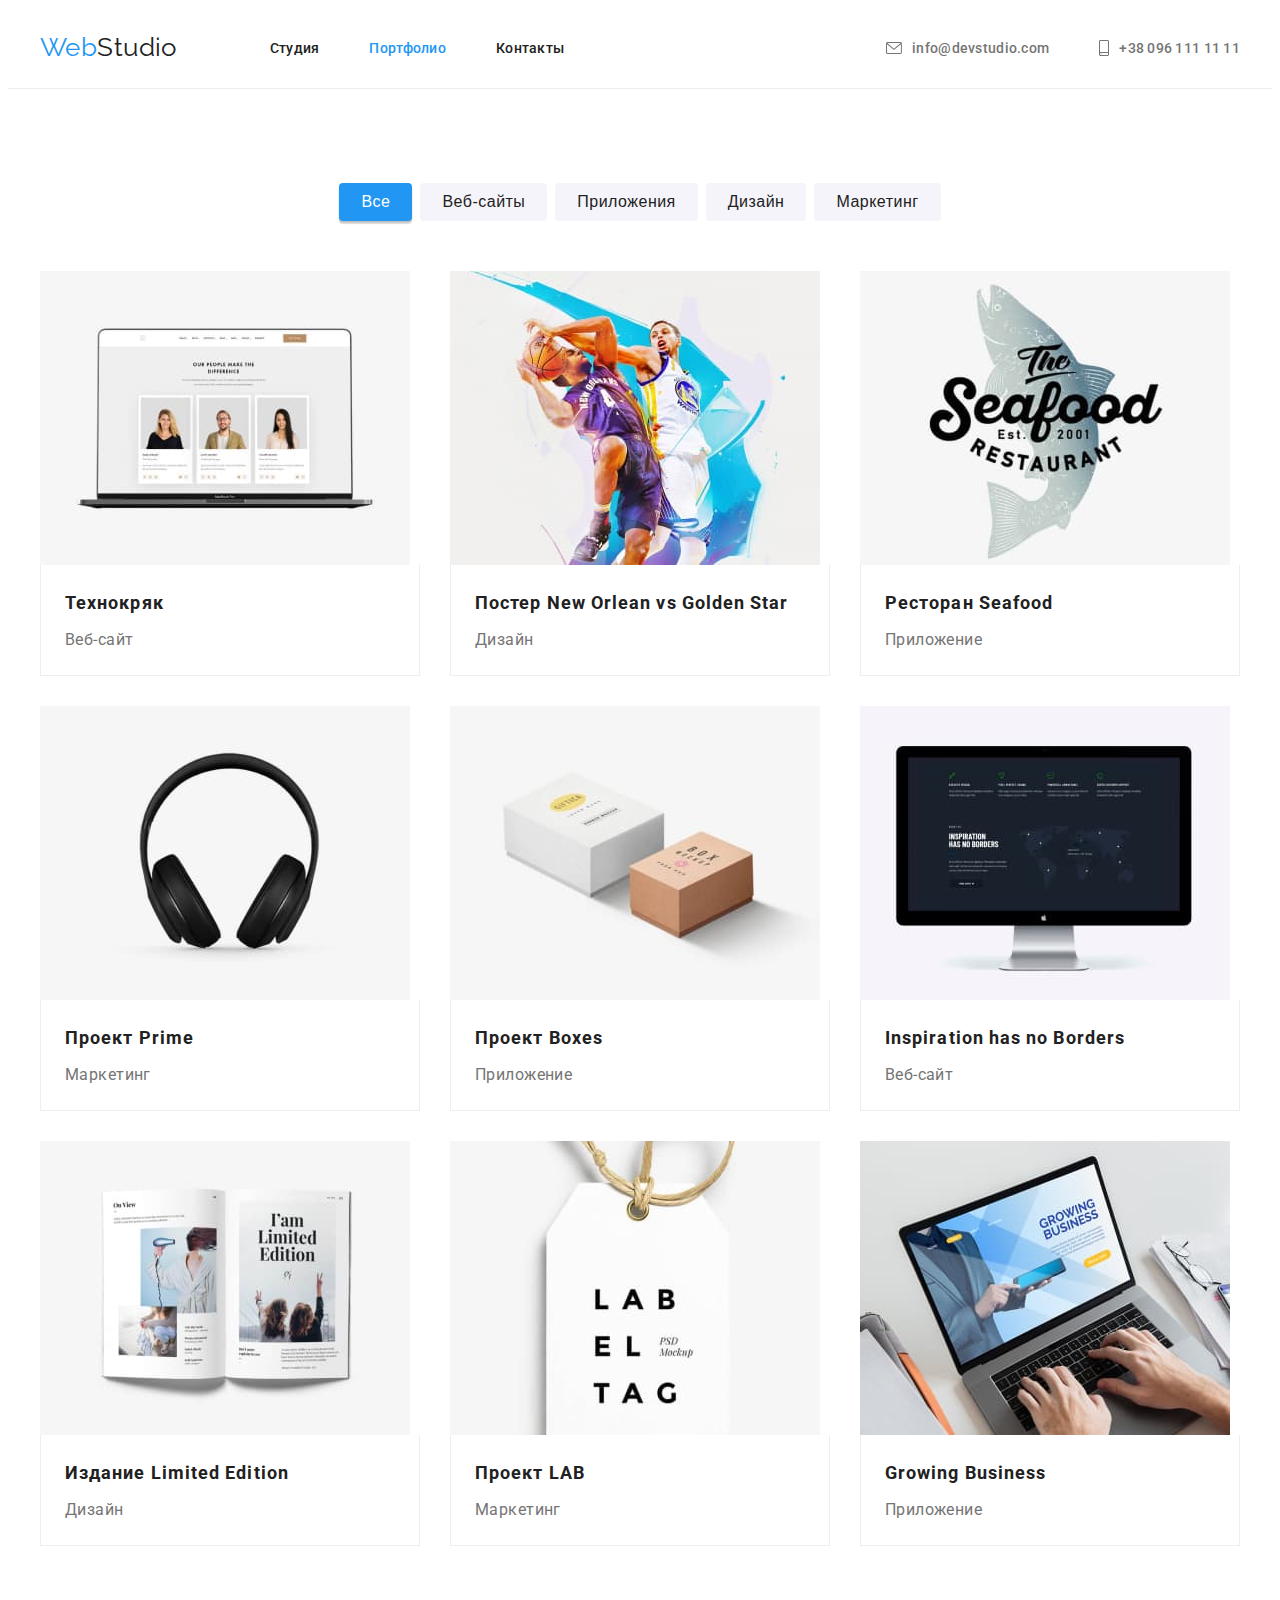
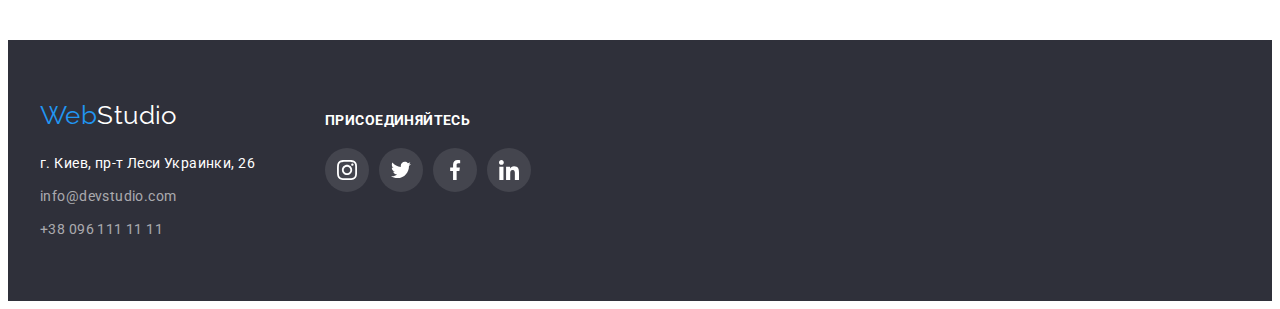
==== portfolio.html @ 2303606d "Добавляет все файлы из предыдущей работы №4" ====
<!DOCTYPE html>
<html lang="ru">
<head>
    <meta charset="UTF-8">
    <meta http-equiv="X-UA-Compatible" content="IE=edge">
    <meta name="viewport" content="width=device-width, initial-scale=1.0">
    <title>goit-markup-hw-03-portfolio</title>

    <!-- Modern Normalize CSS -->
    <link rel="stylesheet" href="https://cdnjs.cloudflare.com/ajax/libs/modern-normalize/1.1.0/modern-normalize.min.css"
        integrity="sha512-wpPYUAdjBVSE4KJnH1VR1HeZfpl1ub8YT/NKx4PuQ5NmX2tKuGu6U/JRp5y+Y8XG2tV+wKQpNHVUX03MfMFn9Q=="
        crossorigin="anonymous" referrerpolicy="no-referrer" />
    
    <!-- Google fonts -->
    <link rel="preconnect" href="https://fonts.googleapis.com">
    <link rel="preconnect" href="https://fonts.gstatic.com" crossorigin>
    <link href="https://fonts.googleapis.com/css2?family=Raleway:wght@700&family=Roboto:wght@400;500;700;900&display=swap" rel="stylesheet">

    <!-- Style -->
    <link rel="stylesheet" href="./css/styles.css">
</head>
<body>

    <!-- Хедер страницы -->
    <header class="site-header">
        <!-- Контейнер хедера -->
        <div class="container header-container">
            <!-- Логотип хедера -->
            <a href="./index.html" lang="en" class="link logo header-logo">Web<span
                    class="header-logo-color">Studio</span></a>
            <!-- Навигация -->
            <nav class="header-nav">
                <ul class="list header-nav-list">
                    <li class="list-item header-nav-list-item"><a href="./index.html"
                            class="link header-nav-list-item-link">Студия</a></li>
                    <li class="list-item header-nav-list-item"><a href="./portfolio.html"
                            class="link header-nav-list-item-link current-link">Портфолио</a></li>
                    <li class="list-item header-nav-list-item"><a href=""
                            class="link header-nav-list-item-link">Контакты</a></li>
                </ul>
            </nav>
            <!-- Контакты -->
            <ul class="header-contacts-list">
                <li class="list-item header-contacts-list-item">
                    <a href="mailto:info@devstudio.com" class="link header-contacts-list-item-link">
                        <svg class="header-contacts-icon" width="16" height="12">
                            <use href="./images/icons.svg#icon-email-icon"></use>
                        </svg>
                        <span>info@devstudio.com</span>
                    </a>
                </li>
                <li class="list-item header-contacts-list-item">
                    <a href="tel:+380961111111" class="link header-contacts-list-item-link">
                        <svg class="header-contacts-icon" width="10" height="16">
                            <use href="./images/icons.svg#icon-smartphone-icon"></use>
                        </svg>
                        <span>+38 096 111 11 11</span>
                    </a>
                </li>
            </ul>
        </div>
    </header>
    
    <!-- Основной контент страницы portfolio -->
    <main>
        <section class="section portfolio">
            <div class="container">
                <!-- Логический заголовок секции -->
                <h1 class="visually-hidden">Наше портфолио</h1>
                <!-- Фильтр -->
                <ul class="list portfolio-filter-list">
                    <li class="list-item portfolio-filter-list-item"><button type="button" class="btn current-btn portfolio-filter-list-item-btn">Все</button></li>
                    <li class="list-item portfolio-filter-list-item"><button type="button" class="btn portfolio-filter-list-item-btn">Веб-сайты</button></li>
                    <li class="list-item portfolio-filter-list-item"><button type="button" class="btn portfolio-filter-list-item-btn">Приложения</button></li>
                    <li class="list-item portfolio-filter-list-item"><button type="button" class="btn portfolio-filter-list-item-btn">Дизайн</button></li>
                    <li class="list-item portfolio-filter-list-item"><button type="button" class="btn portfolio-filter-list-item-btn">Маркетинг</button></li>
                </ul>
                <!-- Примеры работ из портфолио -->
                <ul class="list portfolio-example-list">
                    <li class="list-item portfolio-example-list-item">
                        <a href="" class="link portfolio-example-list-item-link">
                            <img src="./images/portfolio-img-1.jpg" class="portfolio-example-list-item-img" alt="Разработка веб-сайта" width="370" height="294">
                            <div class="portfolio-example-list-box">
                                <h2 class="portfolio-example-list-item-heading">Технокряк</h2>
                                <p class="portfolio-example-list-item-text">Веб-сайт</p>
                            </div>
                        </a>
                    </li>
                    <li class="list-item portfolio-example-list-item">
                        <a href="" class="link portfolio-example-list-item-link">
                            <img src="./images/portfolio-img-2.jpg" class="portfolio-example-list-item-img" alt="Разработка дизайна" width="370" height="294">
                            <div class="portfolio-example-list-box">
                                <h2 class="portfolio-example-list-item-heading">Постер <span lang="en">New Orlean vs Golden Star</span></h2>
                                <p class="portfolio-example-list-item-text">Дизайн</p>
                            </div>
                        </a>                     
                    </li>
                    <li class="list-item portfolio-example-list-item">
                        <a href="" class="link portfolio-example-list-item-link">
                            <img src="./images/portfolio-img-3.jpg" class="portfolio-example-list-item-img" alt="Разработка приложения" width="370" height="294">
                            <div class="portfolio-example-list-box">
                                <h2 class="portfolio-example-list-item-heading">Ресторан <span lang="en">Seafood</span></h2>
                                <p class="portfolio-example-list-item-text">Приложение</p>
                            </div>
                        </a>
                    </li>
                    <li class="list-item portfolio-example-list-item">
                        <a href="" class="link portfolio-example-list-item-link">
                            <img src="./images/portfolio-img-4.jpg" class="portfolio-example-list-item-img" alt="Запуск маркетинговой кампании" width="370" height="294">
                            <div class="portfolio-example-list-box">
                                <h2 class="portfolio-example-list-item-heading">Проект <span lang="en">Prime</span></h2>
                                <p class="portfolio-example-list-item-text">Маркетинг</p>
                            </div>
                        </a>
                    </li>
                    <li class="list-item portfolio-example-list-item">
                        <a href="" class="link portfolio-example-list-item-link">
                            <img src="./images/portfolio-img-5.jpg" class="portfolio-example-list-item-img" alt="Разработка приложения" width="370" height="294">
                            <div class="portfolio-example-list-box">
                                <h2 class="portfolio-example-list-item-heading">Проект <span lang="en">Boxes</span></h2>
                                <p class="portfolio-example-list-item-text">Приложение</p>
                            </div>
                        </a> 
                    </li>
                    <li class="list-item portfolio-example-list-item">
                        <a href="" class="link portfolio-example-list-item-link">
                            <img src="./images/portfolio-img-6.jpg" class="portfolio-example-list-item-img" alt="Разработка веб-сайта" width="370" height="294">
                            <div class="portfolio-example-list-box">
                                <h2 lang="en" class="portfolio-example-list-item-heading">Inspiration has no Borders</h2>
                                <p class="portfolio-example-list-item-text">Веб-сайт</p>
                            </div>
                        </a> 
                    </li>
                    <li class="list-item portfolio-example-list-item">
                        <a href="" class="link portfolio-example-list-item-link">
                            <img src="./images/portfolio-img-7.jpg" class="portfolio-example-list-item-img" alt="Разработка дизайна" width="370" height="294">
                            <div class="portfolio-example-list-box">
                                <h2 class="portfolio-example-list-item-heading">Издание <span lang="en">Limited Edition</span></h2>
                                <p class="portfolio-example-list-item-text">Дизайн</p>
                            </div>
                        </a>
                    </li>
                    <li class="list-item portfolio-example-list-item">
                        <a href="" class="link portfolio-example-list-item-link">
                            <img src="./images/portfolio-img-8.jpg" class="portfolio-example-list-item-img" alt="Запуск маркетинговой кампании" width="370" height="294">
                            <div class="portfolio-example-list-box">
                                <h2 class="portfolio-example-list-item-heading">Проект <span lang="en">LAB</span></h2>
                                <p class="portfolio-example-list-item-text">Маркетинг</p>
                            </div>
                        </a>
                    </li>
                    <li class="list-item portfolio-example-list-item">
                        <a href="" class="link portfolio-example-list-item-link">
                            <img src="./images/portfolio-img-9.jpg" class="portfolio-example-list-item-img" alt="Разработка приложения" width="370" height="294">
                            <div class="portfolio-example-list-box">
                                <h2 lang="en" class="portfolio-example-list-item-heading">Growing Business</h2>
                                <p class="portfolio-example-list-item-text">Приложение</p>
                            </div>
                        </a>     
                    </li>
                </ul>
            </div>
        </section>
    </main>
    
    <!-- Футер страницы -->
    <footer class="site-footer">
        <!-- Контейнер футера -->
        <div class="container footer-container">
            <!-- Контейнер адреса футера -->
            <div class="footer-address-box">
                <!-- Логотип футера -->
                <a href="./index.html" lang="en" class="link logo footer-logo">Web<span
                        class="footer-logo-color">Studio</span></a>
                <!-- Адрес футера -->
                <address class="footer-address">
                    <p class="footer-address-location">г. Киев, пр-т Леси Украинки, 26</p>
                    <ul class="list footer-address-list">
                        <li class="list-item footer-address-list-item"><a href="mailto:info@devstudio.com"
                                class="link footer-address-list-item-link">info@devstudio.com</a></li>
                        <li class="list-item footer-address-list-item"><a href="tel:+380961111111"
                                class="link footer-address-list-item-link">+38 096 111 11 11</a></li>
                    </ul>
                </address>
            </div>
            <div class="footer-icon-box">
                <p class="footer-icon-title">присоединяйтесь</p>
                <ul class="list footer-icon-list">
                    <li class="list-item footer-icon-list-item">
                        <a href="" class="link footer-icon-list-item-link">
                            <svg class="footer-icon" width="20" height="20">
                                <use href="./images/icons.svg#icon-instagram-icon"></use>
                            </svg>
                        </a>
                    </li>
                    <li class="list-item footer-icon-list-item">
                        <a href="" class="link footer-icon-list-item-link">
                            <svg class="footer-icon" width="20" height="20">
                                <use href="./images/icons.svg#icon-twitter-icon"></use>
                            </svg>
                        </a>
                    </li>
                    <li class="list-item footer-icon-list-item">
                        <a href="" class="link footer-icon-list-item-link">
                            <svg class="footer-icon" width="20" height="20">
                                <use href="./images/icons.svg#icon-facebook-icon"></use>
                            </svg>
                        </a>
                    </li>
                    <li class="list-item footer-icon-list-item">
                        <a href="" class="link footer-icon-list-item-link">
                            <svg class="footer-icon" width="20" height="20">
                                <use href="./images/icons.svg#icon-linkedin-icon"></use>
                            </svg>
                        </a>
                    </li>
                </ul>
            </div>
        </div>
    </footer>

</body>

</html>
---- css/styles.css ----
/* Переменные */
:root {
    --header-border-color: #ececec;
    --hero-heading-color: #ffffff;
    --hero-btn-hover-color: #188ce8;
    --btn-primary-text-color: #ffffff;
    --btn-secondary-text-color: ##212121;
    --primary-bg-color: #ffffff;
    --secondary-bg-color: #f5f4fa;
    --accent-color: #2196f3;
    --primary-text-color: #212121;
    --secondary-text-color: #757575;
    --footer-bg-color: #2f303a;
    --footer-primary-text-color: #ffffff;
    --footer-secondary-text-color: rgba(255, 255, 255, 0.6);
    --portfolio-btn-primary-color: #f5f4fa;
    --team-icons-color: #afb1b8;
    --team-icons-hover-color: #ffffff;
    --footer-icons-bg-color: rgba(255, 255, 255, 0.1);
}

/* Сброс ненужных стилей */
h1,
h2,
h3,
h4,
h5,
h6,
p,
ul,
ol {
    margin: 0;
    padding: 0;
}

ul,
ol {
    list-style: none;
}

.link {
    text-decoration: none;
}

/* Визуальное скрытие элементов */
.visually-hidden {
    position: absolute;
    white-space: nowrap;
    width: 1px;
    height: 1px;
    overflow: hidden;
    border: 0;
    padding: 0;
    clip: rect(0 0 0 0);
    clip-path: inset(50%);
    margin: -1px;
}

/* Стили для body */
body {
    font-family: 'Roboto', sans-serif;
    font-size: 14px;
    letter-spacing: 0.03em;
    background-color: var(--primary-bg-color);
    color: var(--primary-text-color);
}

/* Стили для контейнера */
.container {
    width: 1200px;
    margin-left: auto;
    margin-right: auto;
    padding-left: 15px;
    padding-right: 15px;
}

/* Стили для секций */
.section {
    padding-top: 94px;
    padding-bottom: 94px;
}

/* Кнопки */
.btn {
    cursor: pointer;
    border: none;
}

/* Картинки */
img {
    max-width: 100%;
    display: block;
}

/* Заголовки секций */
.section-title {
    font-size: 36px;
    line-height: calc(42 / 36);
    text-align: center;
    margin-bottom: 50px;
}

/* Хедер страницы */

.site-header {
    border-bottom: 1px solid var(--header-border-color);
}

/* Контейнер хедера */
/* .site-header {
    padding-top: 24px;
    padding-bottom: 25px;
} */

.header-container,
.header-nav-list,
.header-contacts-list {
    display: flex;
    align-items: center;
}

/* Логотип */
.logo {
    font-family: Raleway;
    font-size: 26px;
    line-height: calc(31 / 26);
    color: var(--accent-color);
}

/* Логотип хедера */
.header-logo {
    margin-right: 93px;
    padding-top: 24px;
    padding-bottom: 25px;
}

.header-logo-color {
    color: var(--primary-text-color);
}

/* Навигация */
.header-nav {
    margin-right: auto;
}

.header-nav-list-item:not(:last-child) {
    margin-right: 50px;
}

.header-nav-list-item-link {
    font-weight: 500;
    line-height: calc(16 / 14);
    letter-spacing: 0.02em;
    color: var(--primary-text-color);
}

.header-nav-list-item-link:hover,
.header-nav-list-item-link:focus {
    color: var(--accent-color);
}

.current-link {
    color: var(--accent-color);
}

.header-logo,
.footer-logo,
.header-nav-list-item-link,
.header-contacts-list-item-link {
    display: block;
}

.header-nav-list-item-link,
.header-contacts-list-item-link {
    padding-top: 32px;
    padding-bottom: 32px;
}

/* Контакты */
.header-contacts-list-item:not(:last-child) {
    margin-right: 50px;
}

.header-contacts-list-item-link {
    display: flex;
    align-items: center;
    font-weight: 500;
    line-height: calc(16 / 14);
    letter-spacing: 0.02em;
    color: var(--secondary-text-color);
}

.header-contacts-icon {
    margin-right: 10px;
    fill: currentColor;
}

.header-contacts-list-item-link:hover,
.header-contacts-list-item-link:focus {
    color: var(--accent-color);
}

/* Основной контент сайта */
/* Герой */

.hero-container {
    background-image: linear-gradient(rgba(47, 48, 58, 0.4), rgba(47, 48, 58, 0.4)),
        url(../images/hero-bg-img.jpg);
    background-repeat: no-repeat;
    background-position: center;
    background-size: cover;
    background-color: var(--footer-bg-color);
    max-width: 1600px;
    max-height: 600px;
    margin-left: auto;
    margin-right: auto;
    padding-top: 200px;
    padding-bottom: 200px;
    text-align: center;
}

.hero-title {
    font-weight: 900;
    font-size: 44px;
    line-height: calc(60 / 44);
    letter-spacing: 0.06em;
    text-transform: uppercase;
    color: var(--hero-heading-color);
    max-width: 696px;
    margin-left: auto;
    margin-right: auto;
    margin-bottom: 30px;
}

.hero-btn {
    background-color: var(--accent-color);
    padding: 10px 32px;
    box-shadow: 0px 4px 4px rgba(0, 0, 0, 0.15);
    border-radius: 4px;
    font-weight: 700;
    font-size: 16px;
    line-height: calc(30 / 16);
    letter-spacing: 0.06em;
    color: var(--btn-primary-text-color);
    min-width: 200px;
}

.hero-btn:hover,
.hero-btn:focus {
    background-color: var(--hero-btn-hover-color);
}

/* Секция с преимуществами компании */
.advantages {
    padding-bottom: 0;
}

.advantages-list {
    display: flex;
    flex-wrap: wrap;
    margin-left: -30px;
    margin-top: -30px;
}

.advantages-list-item {
    flex-basis: calc(100% / 4 - 30px);
    margin-top: 30px;
    margin-left: 30px;
}

.advantages-list-item-icon-box {
    margin-bottom: 30px;
    height: 120px;
    background-color: var(--secondary-bg-color);
    display: flex;
    justify-content: center;
    align-items: center;
}

.advantages-list-item-icon {
    display: block;
}

.advantages-list-item-title {
    font-size: 14px;
    line-height: calc(16 / 14);
    text-transform: uppercase;
    margin-bottom: 10px;
}

.advantages-list-item-text {
    line-height: calc(24 / 14);
    color: var(--secondary-text-color);
}

/* Секция "Чем мы занимаемся" */
.services-list {
    display: flex;
    flex-wrap: wrap;
    margin-top: -30px;
    margin-left: -30px;
}

.services-list-item {
    flex-basis: calc(100% / 3 - 30px);
    margin-top: 30px;
    margin-left: 30px;
}

/* Секция "Наша команда" */
.team {
    background-color: var(--secondary-bg-color);
}

.team-list {
    display: flex;
    flex-wrap: wrap;
    margin-top: -30px;
    margin-left: -30px;
}

.team-list-item {
    flex-basis: calc(100% / 4 - 30px);
    margin-top: 30px;
    margin-left: 30px;
    background-color: var(--primary-bg-color);
    box-shadow: 0px 1px 3px rgba(0, 0, 0, 0.12), 0px 1px 1px rgba(0, 0, 0, 0.14),
        0px 2px 1px rgba(0, 0, 0, 0.2);
    border-radius: 0px 0px 4px 4px;
}

.team-list-item-box {
    padding: 30px 32px;
    text-align: center;
}

.team-list-item-title {
    font-weight: 500;
    font-size: 16px;
    line-height: calc(19 / 16);
    margin-bottom: 10px;
}

.team-list-item-text {
    font-size: 16px;
    line-height: calc(19 / 16);
    color: var(--secondary-text-color);
    margin-bottom: 16px;
}

.team-icon-list {
    display: flex;
}

.team-icon-list-item:not(:last-child) {
    margin-right: 10px;
}

.team-icon-list-item-link {
    display: flex;
    justify-content: center;
    align-items: center;
    width: 44px;
    height: 44px;
    border-radius: 50%;
    color: var(--team-icons-color);
}

.team-icon-list-item-link:hover,
.team-icon-list-item-link:focus {
    background-color: var(--accent-color);
    color: var(--team-icons-hover-color);
}

.team-icon {
    display: block;
    fill: currentColor;
}

/* Сеция "Постоянные клиенты" */

.clients-list {
    display: flex;
}

.clients-list-item:not(:last-child) {
    margin-right: 30px;
}

.clients-list-item-link {
    display: flex;
    justify-content: center;
    align-items: center;
    width: 170px;
    height: 92px;
    border: 1px solid var(--team-icons-color);
    border-radius: 4px;
    color: var(--team-icons-color);
}

.clients-list-item-link:hover,
.clients-list-item-link:focus {
    border-color: var(--accent-color);
    color: var(--accent-color);
}

.clients-icon {
    display: block;
    fill: currentColor;
}

/* Футер страницы */
.site-footer {
    background-color: var(--footer-bg-color);
    padding-top: 60px;
    padding-bottom: 60px;
}

/* Контейнер футера */
.footer-container {
    display: flex;
}

/* Контейнер адреса футера */
.footer-address-box {
    margin-right: 70px;
}

/* Логотип футера */
.footer-logo {
    margin-bottom: 20px;
}

.footer-logo-color {
    color: var(--footer-primary-text-color);
}

/* Адрес футера */
.footer-address {
    font-style: normal;
}

.footer-address-location {
    line-height: calc(24 / 14);
    color: var(--footer-primary-text-color);
    margin-bottom: 9px;
}

.footer-address-list-item:not(:last-child) {
    margin-bottom: 9px;
}

.footer-address-list-item-link {
    line-height: calc(24 / 14);
    color: var(--footer-secondary-text-color);
}

.footer-address-list-item-link:hover,
.footer-address-list-item-link:focus {
    color: var(--accent-color);
}

.footer-icon-box {
    padding-top: 12px;
}

.footer-icon-title {
    font-weight: 700;
    line-height: calc(16 / 14);
    text-transform: uppercase;
    color: var(--footer-primary-text-color);
    margin-bottom: 20px;
}

.footer-icon-list {
    display: flex;
}

.footer-icon-list-item:not(:last-child) {
    margin-right: 10px;
}

.footer-icon-list-item-link {
    display: flex;
    justify-content: center;
    align-items: center;
    width: 44px;
    height: 44px;
    border-radius: 50%;
    background-color: var(--footer-icons-bg-color);
}

.footer-icon-list-item-link:hover,
.footer-icon-list-item-link:focus {
    background-color: var(--accent-color);
}

.footer-icon {
    fill: var(--footer-primary-text-color);
}

/* Основной контент страницы portfolio */
/* Фильтр */
.portfolio-filter-list {
    display: flex;
    justify-content: center;
    margin-bottom: 50px;
}

.portfolio-filter-list-item:not(:last-child) {
    margin-right: 8px;
}

.portfolio-filter-list-item-btn {
    background-color: var(--portfolio-btn-primary-color);
    border-radius: 4px;
    padding: 6px 22px;
    font-weight: 500;
    font-size: 16px;
    line-height: calc(26 / 16);
    letter-spacing: 0.03em;
    color: var(--primary-text-color);
}

.current-btn,
.portfolio-filter-list-item-btn:hover,
.portfolio-filter-list-item-btn:focus {
    background-color: var(--accent-color);
    color: var(--hero-heading-color);
    box-shadow: 0px 3px 1px rgba(0, 0, 0, 0.1), 0px 1px 2px rgba(0, 0, 0, 0.08),
        0px 2px 2px rgba(0, 0, 0, 0.12);
}

/* Примеры работ из портфолио */
.portfolio-example-list {
    display: flex;
    flex-wrap: wrap;
    margin-top: -30px;
    margin-left: -30px;
}

.portfolio-example-list-item {
    flex-basis: calc(100% / 3 - 30px);
    margin-top: 30px;
    margin-left: 30px;
}

.portfolio-example-list-item-link {
    display: block;
}

.portfolio-example-list-item-link:hover,
.portfolio-example-list-item-link:focus {
    box-shadow: 0px 1px 1px rgba(0, 0, 0, 0.12), 0px 4px 4px rgba(0, 0, 0, 0.06),
        1px 4px 6px rgba(0, 0, 0, 0.16);
}

.portfolio-example-list-box {
    padding: 20px 24px;
    border-left: 1px solid #eeeeee;
    border-right: 1px solid #eeeeee;
    border-bottom: 1px solid #eeeeee;
}

.portfolio-example-list-item-heading {
    font-size: 18px;
    line-height: calc(36 / 18);
    letter-spacing: 0.06em;
    margin-bottom: 4px;
    color: var(--primary-text-color);
}

.portfolio-example-list-item-text {
    font-size: 16px;
    line-height: calc(30 / 16);
    color: var(--secondary-text-color);
}
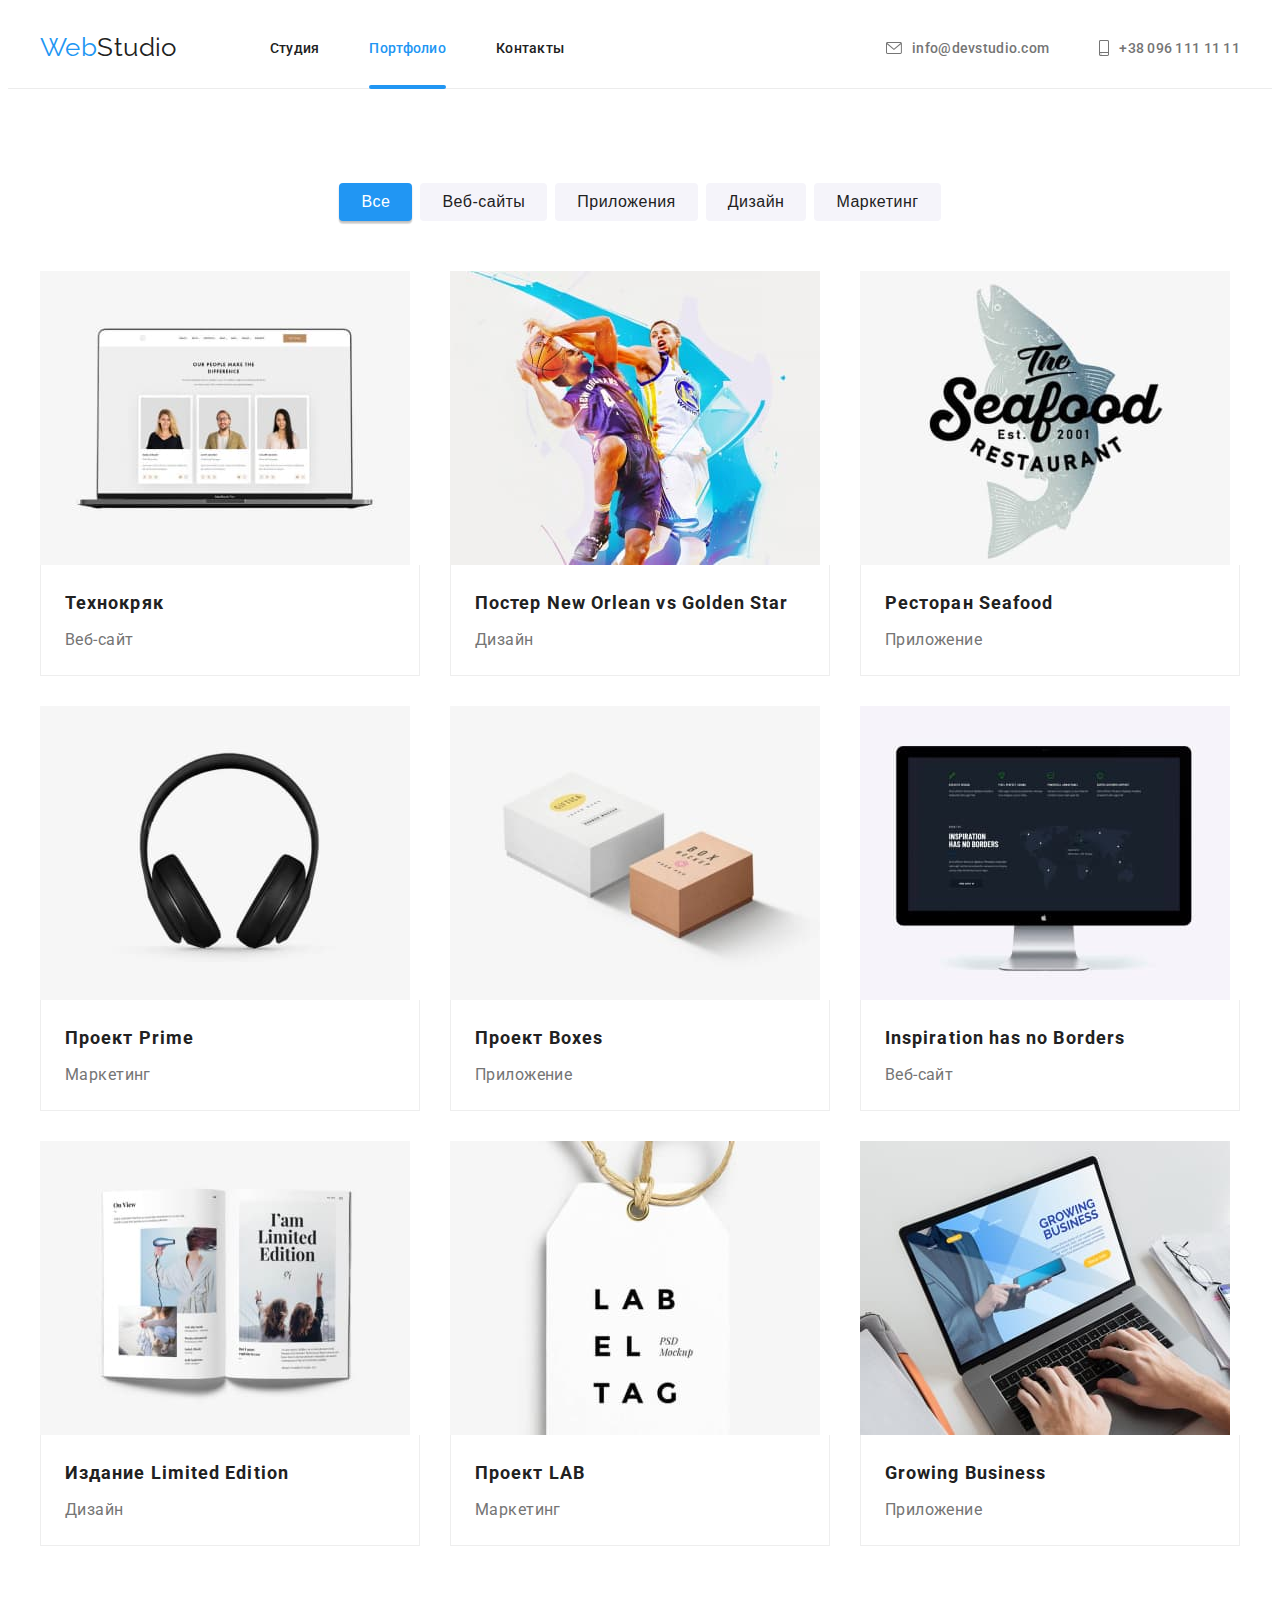
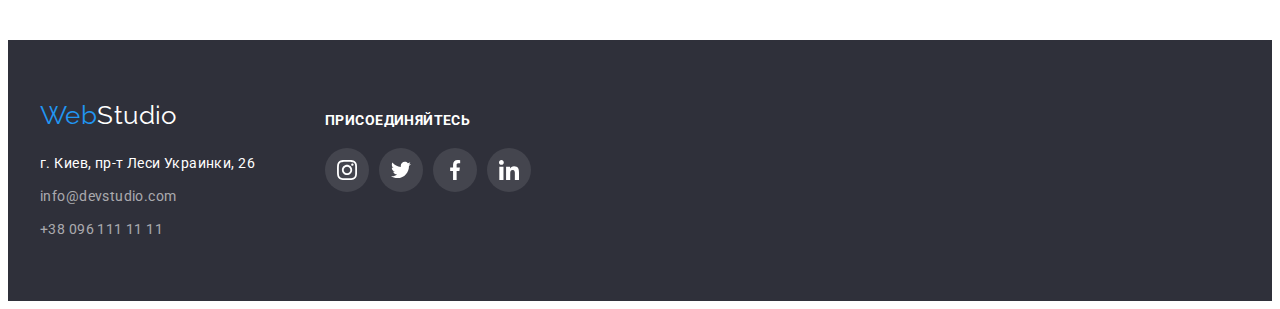
==== commit c36e0327: "Добавляет оверлей с текстом при наведении на карточку портфолио и добавляет анимацию ко всем ховерам" ====
--- a/portfolio.html
+++ b/portfolio.html
@@ -79,7 +79,13 @@
                 <ul class="list portfolio-example-list">
                     <li class="list-item portfolio-example-list-item">
                         <a href="" class="link portfolio-example-list-item-link">
-                            <img src="./images/portfolio-img-1.jpg" class="portfolio-example-list-item-img" alt="Разработка веб-сайта" width="370" height="294">
+                            <div class="portfolio-example-list-item-thumb">
+                                <img src="./images/portfolio-img-1.jpg" class="portfolio-example-list-item-img" alt="Разработка веб-сайта" width="370" height="294">
+                                <div class="portfolio-example-list-item-thumb-card">
+                                    <p class="portfolio-example-list-item-thumb-card-txt">Технокряк это современная площадка распространения коронавируса. Компании используют эту платформу для цифрового
+                                    шпионажа и атак на защищённые сервера конкурентов.</p>
+                                </div>
+                            </div>
                             <div class="portfolio-example-list-box">
                                 <h2 class="portfolio-example-list-item-heading">Технокряк</h2>
                                 <p class="portfolio-example-list-item-text">Веб-сайт</p>
@@ -88,7 +94,13 @@
                     </li>
                     <li class="list-item portfolio-example-list-item">
                         <a href="" class="link portfolio-example-list-item-link">
-                            <img src="./images/portfolio-img-2.jpg" class="portfolio-example-list-item-img" alt="Разработка дизайна" width="370" height="294">
+                            <div class="portfolio-example-list-item-thumb">
+                                <img src="./images/portfolio-img-2.jpg" class="portfolio-example-list-item-img" alt="Разработка дизайна" width="370" height="294">
+                                <div class="portfolio-example-list-item-thumb-card">
+                                    <p class="portfolio-example-list-item-thumb-card-txt">Технокряк это современная площадка распространения коронавируса. Компании используют эту платформу для цифрового
+                                    шпионажа и атак на защищённые сервера конкурентов.</p>
+                                </div>
+                            </div>
                             <div class="portfolio-example-list-box">
                                 <h2 class="portfolio-example-list-item-heading">Постер <span lang="en">New Orlean vs Golden Star</span></h2>
                                 <p class="portfolio-example-list-item-text">Дизайн</p>
@@ -97,7 +109,13 @@
                     </li>
                     <li class="list-item portfolio-example-list-item">
                         <a href="" class="link portfolio-example-list-item-link">
-                            <img src="./images/portfolio-img-3.jpg" class="portfolio-example-list-item-img" alt="Разработка приложения" width="370" height="294">
+                            <div class="portfolio-example-list-item-thumb">
+                                <img src="./images/portfolio-img-3.jpg" class="portfolio-example-list-item-img" alt="Разработка приложения" width="370" height="294">
+                                <div class="portfolio-example-list-item-thumb-card">
+                                    <p class="portfolio-example-list-item-thumb-card-txt">Технокряк это современная площадка распространения коронавируса. Компании используют эту платформу для цифрового
+                                    шпионажа и атак на защищённые сервера конкурентов.</p>
+                                </div>
+                            </div>
                             <div class="portfolio-example-list-box">
                                 <h2 class="portfolio-example-list-item-heading">Ресторан <span lang="en">Seafood</span></h2>
                                 <p class="portfolio-example-list-item-text">Приложение</p>
@@ -106,7 +124,13 @@
                     </li>
                     <li class="list-item portfolio-example-list-item">
                         <a href="" class="link portfolio-example-list-item-link">
-                            <img src="./images/portfolio-img-4.jpg" class="portfolio-example-list-item-img" alt="Запуск маркетинговой кампании" width="370" height="294">
+                            <div class="portfolio-example-list-item-thumb">
+                                <img src="./images/portfolio-img-4.jpg" class="portfolio-example-list-item-img" alt="Запуск маркетинговой кампании" width="370" height="294">
+                                <div class="portfolio-example-list-item-thumb-card">
+                                    <p class="portfolio-example-list-item-thumb-card-txt">Технокряк это современная площадка распространения коронавируса. Компании используют эту платформу для цифрового
+                                    шпионажа и атак на защищённые сервера конкурентов.</p>
+                                </div>
+                            </div>
                             <div class="portfolio-example-list-box">
                                 <h2 class="portfolio-example-list-item-heading">Проект <span lang="en">Prime</span></h2>
                                 <p class="portfolio-example-list-item-text">Маркетинг</p>
@@ -115,7 +139,13 @@
                     </li>
                     <li class="list-item portfolio-example-list-item">
                         <a href="" class="link portfolio-example-list-item-link">
-                            <img src="./images/portfolio-img-5.jpg" class="portfolio-example-list-item-img" alt="Разработка приложения" width="370" height="294">
+                            <div class="portfolio-example-list-item-thumb">
+                                <img src="./images/portfolio-img-5.jpg" class="portfolio-example-list-item-img" alt="Разработка приложения" width="370" height="294">
+                                <div class="portfolio-example-list-item-thumb-card">
+                                    <p class="portfolio-example-list-item-thumb-card-txt">Технокряк это современная площадка распространения коронавируса. Компании используют эту платформу для цифрового
+                                    шпионажа и атак на защищённые сервера конкурентов.</p>
+                                </div>
+                            </div>
                             <div class="portfolio-example-list-box">
                                 <h2 class="portfolio-example-list-item-heading">Проект <span lang="en">Boxes</span></h2>
                                 <p class="portfolio-example-list-item-text">Приложение</p>
@@ -124,7 +154,13 @@
                     </li>
                     <li class="list-item portfolio-example-list-item">
                         <a href="" class="link portfolio-example-list-item-link">
-                            <img src="./images/portfolio-img-6.jpg" class="portfolio-example-list-item-img" alt="Разработка веб-сайта" width="370" height="294">
+                            <div class="portfolio-example-list-item-thumb">
+                                <img src="./images/portfolio-img-6.jpg" class="portfolio-example-list-item-img" alt="Разработка веб-сайта" width="370" height="294">
+                                <div class="portfolio-example-list-item-thumb-card">
+                                    <p class="portfolio-example-list-item-thumb-card-txt">Технокряк это современная площадка распространения коронавируса. Компании используют эту платформу для цифрового
+                                    шпионажа и атак на защищённые сервера конкурентов.</p>
+                                </div>
+                            </div>
                             <div class="portfolio-example-list-box">
                                 <h2 lang="en" class="portfolio-example-list-item-heading">Inspiration has no Borders</h2>
                                 <p class="portfolio-example-list-item-text">Веб-сайт</p>
@@ -133,7 +169,13 @@
                     </li>
                     <li class="list-item portfolio-example-list-item">
                         <a href="" class="link portfolio-example-list-item-link">
-                            <img src="./images/portfolio-img-7.jpg" class="portfolio-example-list-item-img" alt="Разработка дизайна" width="370" height="294">
+                            <div class="portfolio-example-list-item-thumb">
+                                <img src="./images/portfolio-img-7.jpg" class="portfolio-example-list-item-img" alt="Разработка дизайна" width="370" height="294">
+                                <div class="portfolio-example-list-item-thumb-card">
+                                    <p class="portfolio-example-list-item-thumb-card-txt">Технокряк это современная площадка распространения коронавируса. Компании используют эту платформу для цифрового
+                                    шпионажа и атак на защищённые сервера конкурентов.</p>
+                                </div>
+                            </div>
                             <div class="portfolio-example-list-box">
                                 <h2 class="portfolio-example-list-item-heading">Издание <span lang="en">Limited Edition</span></h2>
                                 <p class="portfolio-example-list-item-text">Дизайн</p>
@@ -142,7 +184,13 @@
                     </li>
                     <li class="list-item portfolio-example-list-item">
                         <a href="" class="link portfolio-example-list-item-link">
-                            <img src="./images/portfolio-img-8.jpg" class="portfolio-example-list-item-img" alt="Запуск маркетинговой кампании" width="370" height="294">
+                            <div class="portfolio-example-list-item-thumb">
+                                <img src="./images/portfolio-img-8.jpg" class="portfolio-example-list-item-img" alt="Запуск маркетинговой кампании" width="370" height="294">
+                                <div class="portfolio-example-list-item-thumb-card">
+                                    <p class="portfolio-example-list-item-thumb-card-txt">Технокряк это современная площадка распространения коронавируса. Компании используют эту платформу для цифрового
+                                    шпионажа и атак на защищённые сервера конкурентов.</p>
+                                </div>
+                            </div>
                             <div class="portfolio-example-list-box">
                                 <h2 class="portfolio-example-list-item-heading">Проект <span lang="en">LAB</span></h2>
                                 <p class="portfolio-example-list-item-text">Маркетинг</p>
@@ -151,7 +199,13 @@
                     </li>
                     <li class="list-item portfolio-example-list-item">
                         <a href="" class="link portfolio-example-list-item-link">
-                            <img src="./images/portfolio-img-9.jpg" class="portfolio-example-list-item-img" alt="Разработка приложения" width="370" height="294">
+                            <div class="portfolio-example-list-item-thumb">
+                                <img src="./images/portfolio-img-9.jpg" class="portfolio-example-list-item-img" alt="Разработка приложения" width="370" height="294">
+                                <div class="portfolio-example-list-item-thumb-card">
+                                    <p class="portfolio-example-list-item-thumb-card-txt">Технокряк это современная площадка распространения коронавируса. Компании используют эту платформу для цифрового
+                                    шпионажа и атак на защищённые сервера конкурентов.</p>
+                                </div>
+                            </div>
                             <div class="portfolio-example-list-box">
                                 <h2 lang="en" class="portfolio-example-list-item-heading">Growing Business</h2>
                                 <p class="portfolio-example-list-item-text">Приложение</p>
--- a/css/styles.css
+++ b/css/styles.css
@@ -1,5 +1,6 @@
 /* Переменные */
 :root {
+    /* Цвета */
     --header-border-color: #ececec;
     --hero-heading-color: #ffffff;
     --hero-btn-hover-color: #188ce8;
@@ -17,6 +18,8 @@
     --team-icons-color: #afb1b8;
     --team-icons-hover-color: #ffffff;
     --footer-icons-bg-color: rgba(255, 255, 255, 0.1);
+    /* Transition */
+    --transition-const: 250ms cubic-bezier(0.4, 0, 0.2, 1);
 }
 
 /* Сброс ненужных стилей */
@@ -152,6 +155,7 @@
     line-height: calc(16 / 14);
     letter-spacing: 0.02em;
     color: var(--primary-text-color);
+    transition: color var(--transition-const);
 }
 
 .header-nav-list-item-link:hover,
@@ -161,6 +165,18 @@
 
 .current-link {
     color: var(--accent-color);
+    position: relative;
+}
+
+.current-link::after {
+    content: '';
+    display: block;
+    position: absolute;
+    width: 100%;
+    height: 4px;
+    background-color: var(--accent-color);
+    border-radius: 2px;
+    bottom: -1px;
 }
 
 .header-logo,
@@ -188,6 +204,7 @@
     line-height: calc(16 / 14);
     letter-spacing: 0.02em;
     color: var(--secondary-text-color);
+    transition: color var(--transition-const);
 }
 
 .header-contacts-icon {
@@ -243,6 +260,7 @@
     letter-spacing: 0.06em;
     color: var(--btn-primary-text-color);
     min-width: 200px;
+    transition: background-color var(--transition-const);
 }
 
 .hero-btn:hover,
@@ -305,6 +323,24 @@
     flex-basis: calc(100% / 3 - 30px);
     margin-top: 30px;
     margin-left: 30px;
+    position: relative;
+}
+
+.services-list-item-title-box {
+    background-color: rgba(47, 48, 58, 0.8);
+    position: absolute;
+    bottom: 0;
+    width: 100%;
+}
+
+.services-list-item-title {
+    padding-top: 27px;
+    padding-bottom: 27px;
+    font-size: 14px;
+    line-height: calc(16 / 14);
+    text-align: center;
+    text-transform: uppercase;
+    color: var(--hero-heading-color);
 }
 
 /* Секция "Наша команда" */
@@ -364,6 +400,7 @@
     height: 44px;
     border-radius: 50%;
     color: var(--team-icons-color);
+    transition: background-color var(--transition-const), color var(--transition-const);
 }
 
 .team-icon-list-item-link:hover,
@@ -396,6 +433,7 @@
     border: 1px solid var(--team-icons-color);
     border-radius: 4px;
     color: var(--team-icons-color);
+    transition: color var(--transition-const), border-color var(--transition-const);
 }
 
 .clients-list-item-link:hover,
@@ -453,6 +491,7 @@
 .footer-address-list-item-link {
     line-height: calc(24 / 14);
     color: var(--footer-secondary-text-color);
+    transition: color var(--transition-const);
 }
 
 .footer-address-list-item-link:hover,
@@ -488,6 +527,7 @@
     height: 44px;
     border-radius: 50%;
     background-color: var(--footer-icons-bg-color);
+    transition: background-color var(--transition-const);
 }
 
 .footer-icon-list-item-link:hover,
@@ -520,6 +560,8 @@
     line-height: calc(26 / 16);
     letter-spacing: 0.03em;
     color: var(--primary-text-color);
+    transition: background-color var(--transition-const), box-shadow var(--transition-const),
+        color var(--transition-const);
 }
 
 .current-btn,
@@ -547,12 +589,45 @@
 
 .portfolio-example-list-item-link {
     display: block;
+    transition: box-shadow var(--transition-const);
 }
 
 .portfolio-example-list-item-link:hover,
 .portfolio-example-list-item-link:focus {
     box-shadow: 0px 1px 1px rgba(0, 0, 0, 0.12), 0px 4px 4px rgba(0, 0, 0, 0.06),
         1px 4px 6px rgba(0, 0, 0, 0.16);
+}
+
+.portfolio-example-list-item-thumb {
+    position: relative;
+    overflow: hidden;
+}
+
+.portfolio-example-list-item-link:hover .portfolio-example-list-item-thumb-card,
+.portfolio-example-list-item-link:focus .portfolio-example-list-item-thumb-card {
+    transform: translateY(0);
+}
+
+.portfolio-example-list-item-thumb-card {
+    position: absolute;
+    top: 0;
+    left: 0;
+    width: 100%;
+    height: 100%;
+    padding-left: 24px;
+    padding-right: 24px;
+    background-color: rgba(33, 150, 243, 0.9);
+    display: flex;
+    justify-content: center;
+    align-items: center;
+    transform: translateY(100%);
+    transition: transform var(--transition-const);
+}
+
+.portfolio-example-list-item-thumb-card-txt {
+    font-size: 18px;
+    line-height: calc(28 / 18);
+    color: var(--portfolio-btn-primary-color);
 }
 
 .portfolio-example-list-box {
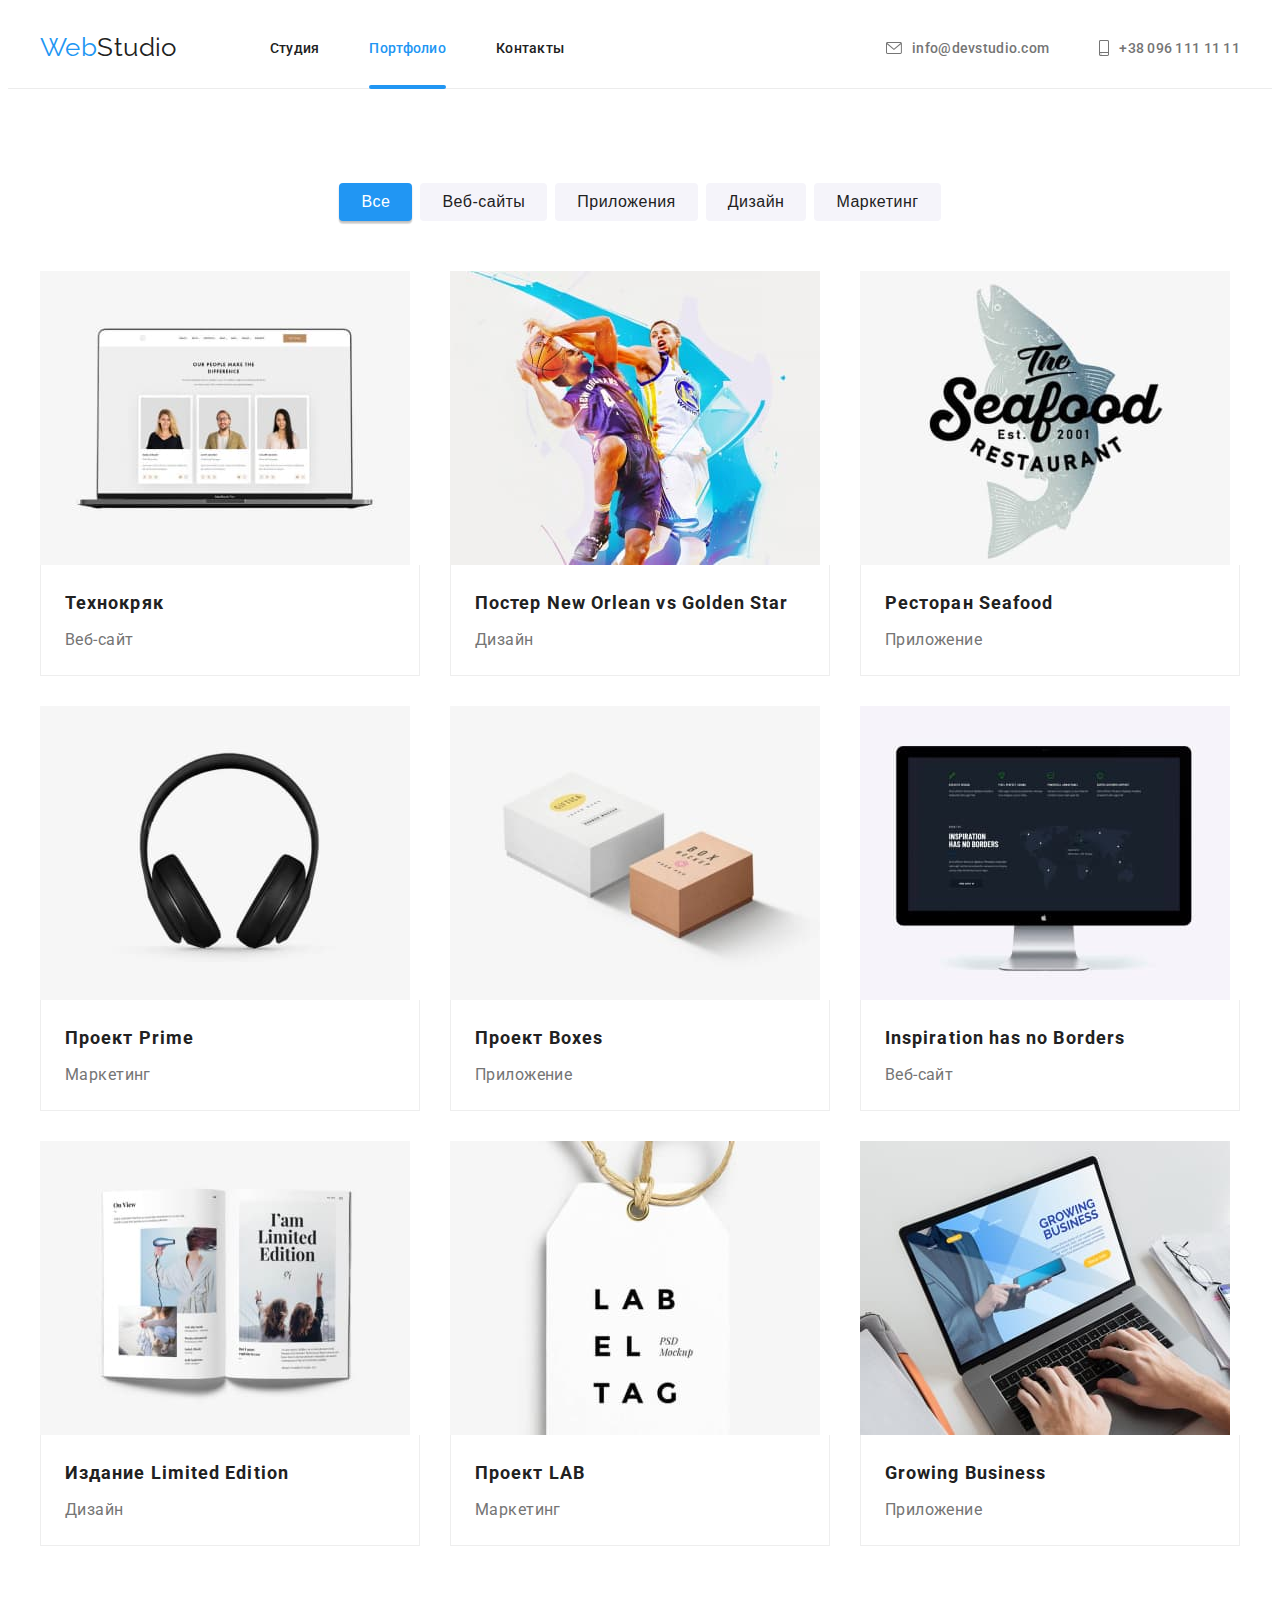
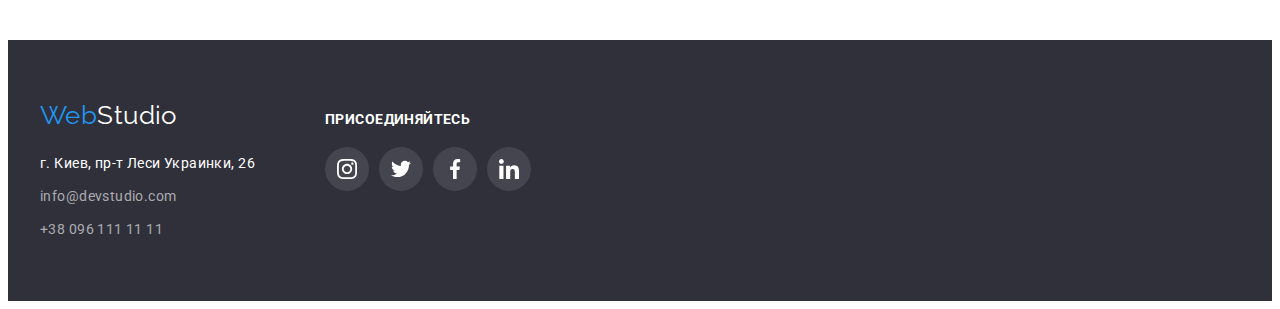
==== commit 3b1e094d: "Minor optimization" ====
--- a/portfolio.html
+++ b/portfolio.html
@@ -81,10 +81,11 @@
                         <a href="" class="link portfolio-example-list-item-link">
                             <div class="portfolio-example-list-item-thumb">
                                 <img src="./images/portfolio-img-1.jpg" class="portfolio-example-list-item-img" alt="Разработка веб-сайта" width="370" height="294">
-                                <div class="portfolio-example-list-item-thumb-card">
-                                    <p class="portfolio-example-list-item-thumb-card-txt">Технокряк это современная площадка распространения коронавируса. Компании используют эту платформу для цифрового
-                                    шпионажа и атак на защищённые сервера конкурентов.</p>
-                                </div>
+                                <p class="portfolio-example-list-item-thumb-card">
+                                    Технокряк это современная площадка распространения коронавируса.
+                                    Компании используют эту платформу для цифрового
+                                    шпионажа и атак на защищённые сервера конкурентов.
+                                </p>
                             </div>
                             <div class="portfolio-example-list-box">
                                 <h2 class="portfolio-example-list-item-heading">Технокряк</h2>
@@ -96,10 +97,11 @@
                         <a href="" class="link portfolio-example-list-item-link">
                             <div class="portfolio-example-list-item-thumb">
                                 <img src="./images/portfolio-img-2.jpg" class="portfolio-example-list-item-img" alt="Разработка дизайна" width="370" height="294">
-                                <div class="portfolio-example-list-item-thumb-card">
-                                    <p class="portfolio-example-list-item-thumb-card-txt">Технокряк это современная площадка распространения коронавируса. Компании используют эту платформу для цифрового
-                                    шпионажа и атак на защищённые сервера конкурентов.</p>
-                                </div>
+                                <p class="portfolio-example-list-item-thumb-card">
+                                    Технокряк это современная площадка распространения коронавируса.
+                                    Компании используют эту платформу для цифрового
+                                    шпионажа и атак на защищённые сервера конкурентов.
+                                </p>
                             </div>
                             <div class="portfolio-example-list-box">
                                 <h2 class="portfolio-example-list-item-heading">Постер <span lang="en">New Orlean vs Golden Star</span></h2>
@@ -111,10 +113,11 @@
                         <a href="" class="link portfolio-example-list-item-link">
                             <div class="portfolio-example-list-item-thumb">
                                 <img src="./images/portfolio-img-3.jpg" class="portfolio-example-list-item-img" alt="Разработка приложения" width="370" height="294">
-                                <div class="portfolio-example-list-item-thumb-card">
-                                    <p class="portfolio-example-list-item-thumb-card-txt">Технокряк это современная площадка распространения коронавируса. Компании используют эту платформу для цифрового
-                                    шпионажа и атак на защищённые сервера конкурентов.</p>
-                                </div>
+                                <p class="portfolio-example-list-item-thumb-card">
+                                    Технокряк это современная площадка распространения коронавируса.
+                                    Компании используют эту платформу для цифрового
+                                    шпионажа и атак на защищённые сервера конкурентов.
+                                </p>
                             </div>
                             <div class="portfolio-example-list-box">
                                 <h2 class="portfolio-example-list-item-heading">Ресторан <span lang="en">Seafood</span></h2>
@@ -126,10 +129,11 @@
                         <a href="" class="link portfolio-example-list-item-link">
                             <div class="portfolio-example-list-item-thumb">
                                 <img src="./images/portfolio-img-4.jpg" class="portfolio-example-list-item-img" alt="Запуск маркетинговой кампании" width="370" height="294">
-                                <div class="portfolio-example-list-item-thumb-card">
-                                    <p class="portfolio-example-list-item-thumb-card-txt">Технокряк это современная площадка распространения коронавируса. Компании используют эту платформу для цифрового
-                                    шпионажа и атак на защищённые сервера конкурентов.</p>
-                                </div>
+                                <p class="portfolio-example-list-item-thumb-card">
+                                    Технокряк это современная площадка распространения коронавируса.
+                                    Компании используют эту платформу для цифрового
+                                    шпионажа и атак на защищённые сервера конкурентов.
+                                </p>
                             </div>
                             <div class="portfolio-example-list-box">
                                 <h2 class="portfolio-example-list-item-heading">Проект <span lang="en">Prime</span></h2>
@@ -141,10 +145,11 @@
                         <a href="" class="link portfolio-example-list-item-link">
                             <div class="portfolio-example-list-item-thumb">
                                 <img src="./images/portfolio-img-5.jpg" class="portfolio-example-list-item-img" alt="Разработка приложения" width="370" height="294">
-                                <div class="portfolio-example-list-item-thumb-card">
-                                    <p class="portfolio-example-list-item-thumb-card-txt">Технокряк это современная площадка распространения коронавируса. Компании используют эту платформу для цифрового
-                                    шпионажа и атак на защищённые сервера конкурентов.</p>
-                                </div>
+                                <p class="portfolio-example-list-item-thumb-card">
+                                    Технокряк это современная площадка распространения коронавируса.
+                                    Компании используют эту платформу для цифрового
+                                    шпионажа и атак на защищённые сервера конкурентов.
+                                </p>
                             </div>
                             <div class="portfolio-example-list-box">
                                 <h2 class="portfolio-example-list-item-heading">Проект <span lang="en">Boxes</span></h2>
@@ -156,10 +161,11 @@
                         <a href="" class="link portfolio-example-list-item-link">
                             <div class="portfolio-example-list-item-thumb">
                                 <img src="./images/portfolio-img-6.jpg" class="portfolio-example-list-item-img" alt="Разработка веб-сайта" width="370" height="294">
-                                <div class="portfolio-example-list-item-thumb-card">
-                                    <p class="portfolio-example-list-item-thumb-card-txt">Технокряк это современная площадка распространения коронавируса. Компании используют эту платформу для цифрового
-                                    шпионажа и атак на защищённые сервера конкурентов.</p>
-                                </div>
+                                <p class="portfolio-example-list-item-thumb-card">
+                                    Технокряк это современная площадка распространения коронавируса.
+                                    Компании используют эту платформу для цифрового
+                                    шпионажа и атак на защищённые сервера конкурентов.
+                                </p>
                             </div>
                             <div class="portfolio-example-list-box">
                                 <h2 lang="en" class="portfolio-example-list-item-heading">Inspiration has no Borders</h2>
@@ -171,10 +177,11 @@
                         <a href="" class="link portfolio-example-list-item-link">
                             <div class="portfolio-example-list-item-thumb">
                                 <img src="./images/portfolio-img-7.jpg" class="portfolio-example-list-item-img" alt="Разработка дизайна" width="370" height="294">
-                                <div class="portfolio-example-list-item-thumb-card">
-                                    <p class="portfolio-example-list-item-thumb-card-txt">Технокряк это современная площадка распространения коронавируса. Компании используют эту платформу для цифрового
-                                    шпионажа и атак на защищённые сервера конкурентов.</p>
-                                </div>
+                                <p class="portfolio-example-list-item-thumb-card">
+                                    Технокряк это современная площадка распространения коронавируса.
+                                    Компании используют эту платформу для цифрового
+                                    шпионажа и атак на защищённые сервера конкурентов.
+                                </p>
                             </div>
                             <div class="portfolio-example-list-box">
                                 <h2 class="portfolio-example-list-item-heading">Издание <span lang="en">Limited Edition</span></h2>
@@ -186,10 +193,11 @@
                         <a href="" class="link portfolio-example-list-item-link">
                             <div class="portfolio-example-list-item-thumb">
                                 <img src="./images/portfolio-img-8.jpg" class="portfolio-example-list-item-img" alt="Запуск маркетинговой кампании" width="370" height="294">
-                                <div class="portfolio-example-list-item-thumb-card">
-                                    <p class="portfolio-example-list-item-thumb-card-txt">Технокряк это современная площадка распространения коронавируса. Компании используют эту платформу для цифрового
-                                    шпионажа и атак на защищённые сервера конкурентов.</p>
-                                </div>
+                                <p class="portfolio-example-list-item-thumb-card">
+                                    Технокряк это современная площадка распространения коронавируса.
+                                    Компании используют эту платформу для цифрового
+                                    шпионажа и атак на защищённые сервера конкурентов.
+                                </p>
                             </div>
                             <div class="portfolio-example-list-box">
                                 <h2 class="portfolio-example-list-item-heading">Проект <span lang="en">LAB</span></h2>
@@ -201,10 +209,11 @@
                         <a href="" class="link portfolio-example-list-item-link">
                             <div class="portfolio-example-list-item-thumb">
                                 <img src="./images/portfolio-img-9.jpg" class="portfolio-example-list-item-img" alt="Разработка приложения" width="370" height="294">
-                                <div class="portfolio-example-list-item-thumb-card">
-                                    <p class="portfolio-example-list-item-thumb-card-txt">Технокряк это современная площадка распространения коронавируса. Компании используют эту платформу для цифрового
-                                    шпионажа и атак на защищённые сервера конкурентов.</p>
-                                </div>
+                                <p class="portfolio-example-list-item-thumb-card">
+                                    Технокряк это современная площадка распространения коронавируса.
+                                    Компании используют эту платформу для цифрового
+                                    шпионажа и атак на защищённые сервера конкурентов.
+                                </p>
                             </div>
                             <div class="portfolio-example-list-box">
                                 <h2 lang="en" class="portfolio-example-list-item-heading">Growing Business</h2>
--- a/css/styles.css
+++ b/css/styles.css
@@ -87,6 +87,7 @@
 .btn {
     cursor: pointer;
     border: none;
+    padding: 0;
 }
 
 /* Картинки */
@@ -457,6 +458,7 @@
 /* Контейнер футера */
 .footer-container {
     display: flex;
+    align-items: baseline;
 }
 
 /* Контейнер адреса футера */
@@ -497,10 +499,6 @@
 .footer-address-list-item-link:hover,
 .footer-address-list-item-link:focus {
     color: var(--accent-color);
-}
-
-.footer-icon-box {
-    padding-top: 12px;
 }
 
 .footer-icon-title {
@@ -620,15 +618,18 @@
     display: flex;
     justify-content: center;
     align-items: center;
-    transform: translateY(100%);
+    transform: translateY(101%);
     transition: transform var(--transition-const);
-}
-
-.portfolio-example-list-item-thumb-card-txt {
     font-size: 18px;
     line-height: calc(28 / 18);
     color: var(--portfolio-btn-primary-color);
 }
+
+/* .portfolio-example-list-item-thumb-card-txt {
+    font-size: 18px;
+    line-height: calc(28 / 18);
+    color: var(--portfolio-btn-primary-color);
+} */
 
 .portfolio-example-list-box {
     padding: 20px 24px;
@@ -650,3 +651,65 @@
     line-height: calc(30 / 16);
     color: var(--secondary-text-color);
 }
+
+/* Бекдроп и модальное окно */
+.backdrop {
+    position: fixed;
+    top: 0;
+    left: 0;
+    width: 100vw;
+    height: 100vh;
+    background-color: rgba(0, 0, 0, 0.2);
+    visibility: visible;
+    opacity: 1;
+    pointer-events: auto;
+    transition: opacity var(--transition-const), visibility var(--transition-const);
+}
+
+.backdrop.is-hidden {
+    visibility: hidden;
+    opacity: 0;
+    pointer-events: none;
+}
+
+.modal {
+    position: absolute;
+    top: 50%;
+    left: 50%;
+    transform: translate(-50%, -50%) scale(1);
+    width: 528px;
+    height: 581px;
+    background-color: var(--primary-bg-color);
+    border-radius: 4px;
+    box-shadow: 0px 1px 3px rgba(0, 0, 0, 0.12), 0px 1px 1px rgba(0, 0, 0, 0.14),
+        0px 2px 1px rgba(0, 0, 0, 0.2);
+    transition: transform var(--transition-const);
+}
+
+.backdrop.is-hidden .modal {
+    transform: translate(-50%, -50%) scale(0.7);
+}
+
+.modal-close-btn {
+    position: absolute;
+    top: 8px;
+    right: 8px;
+    width: 30px;
+    height: 30px;
+    background-color: var(--primary-bg-color);
+    border: 1px solid rgba(0, 0, 0, 0.1);
+    border-radius: 50%;
+    display: flex;
+    justify-content: center;
+    align-items: center;
+}
+
+.modal-close-btn:hover {
+    color: var(--accent-color);
+}
+
+.modal-close-btn-icon {
+    width: 18px;
+    height: 18px;
+    fill: currentColor;
+}
